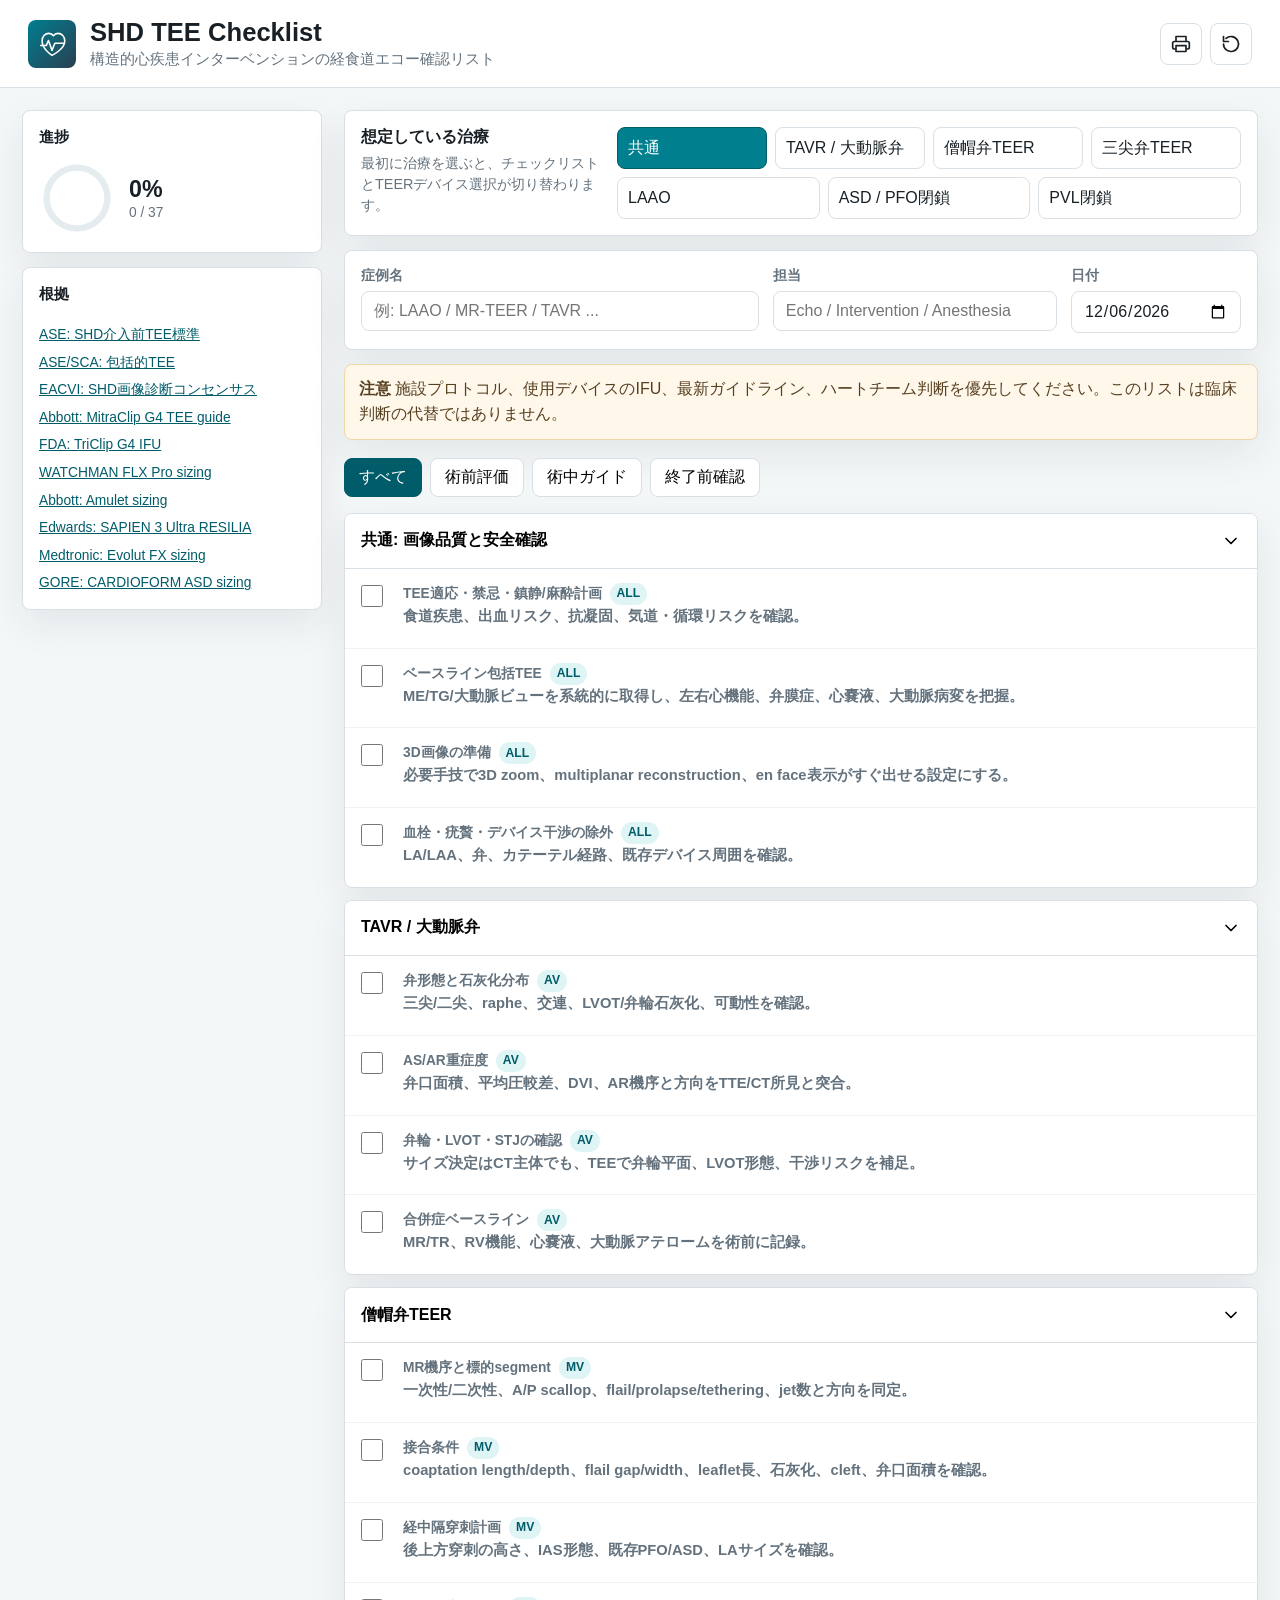
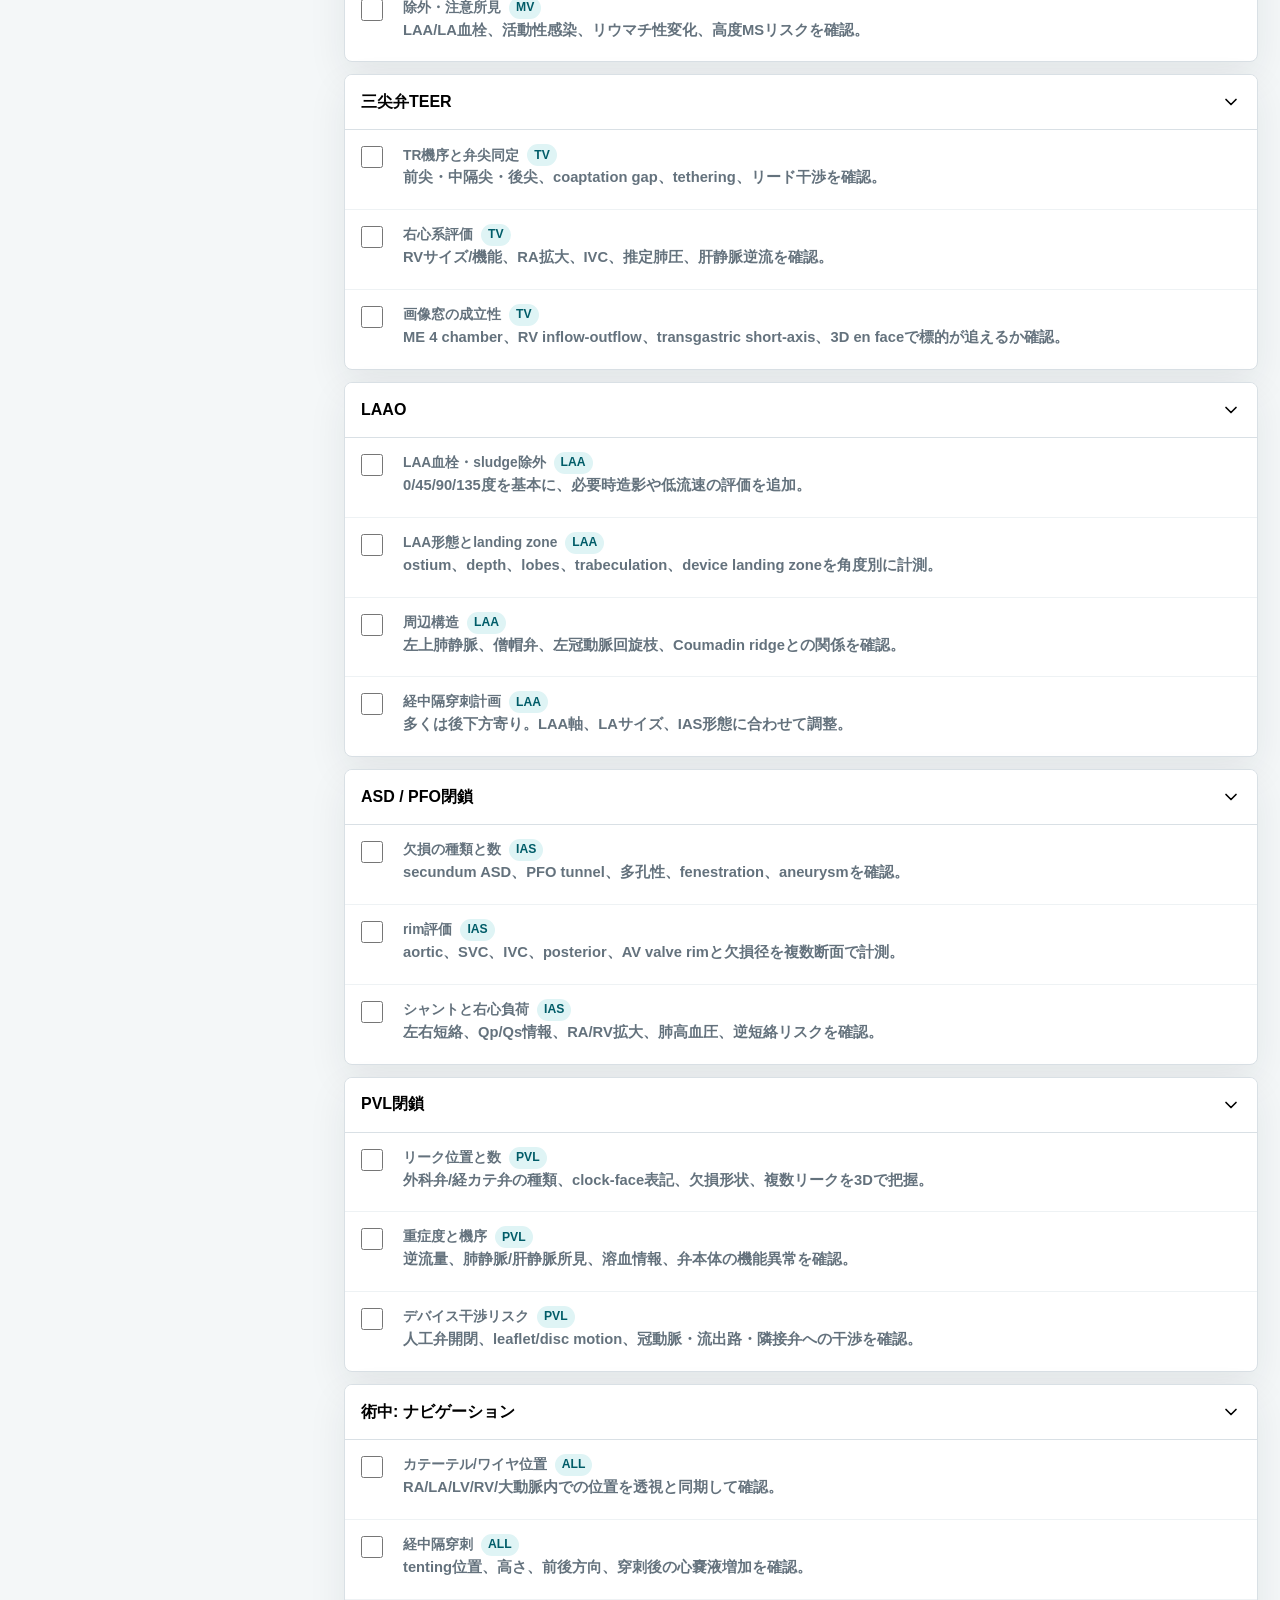
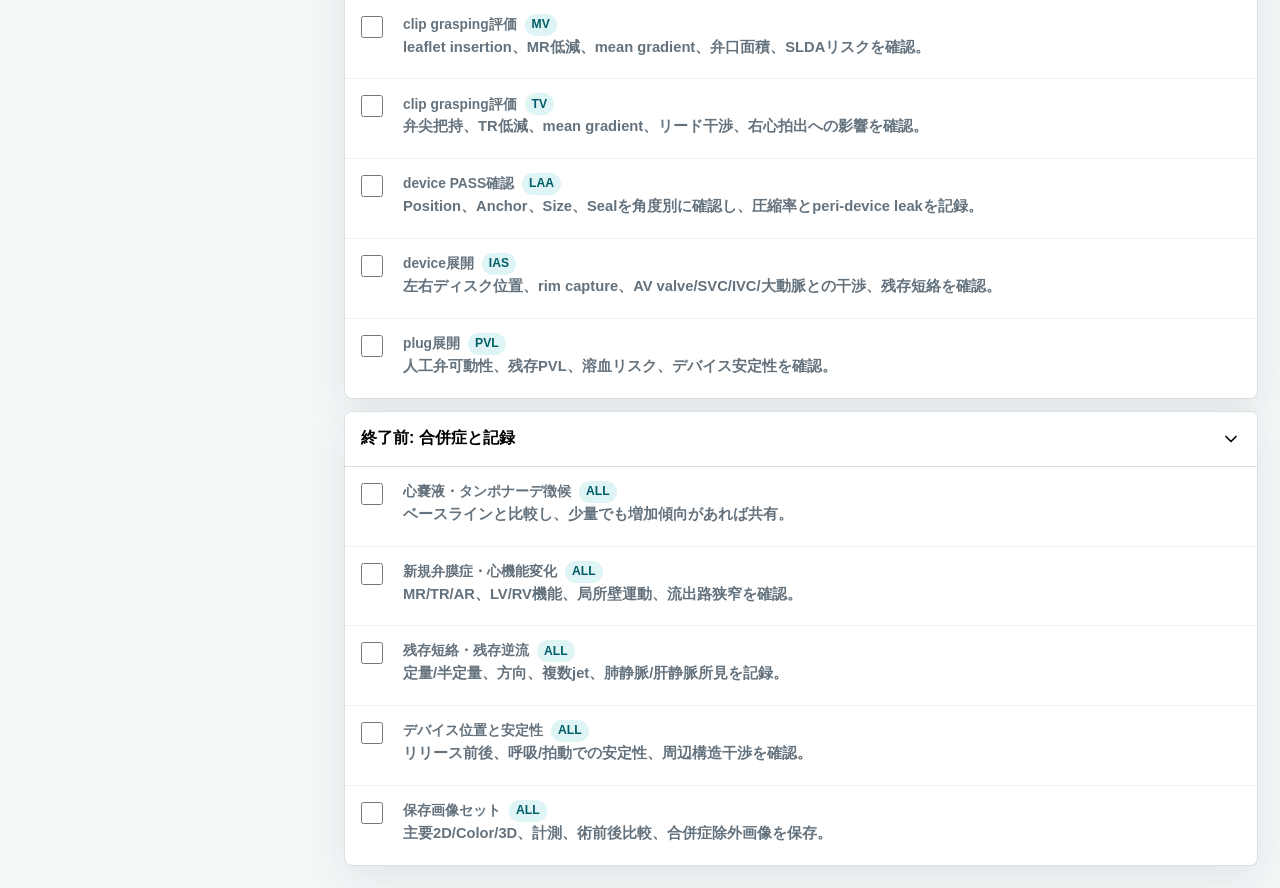
==== shd-tee-checklist-github-pages-files/index.html @ 3d0a12e2 "Add files via upload" ====
<!doctype html>
<html lang="ja">
  <head>
    <meta charset="utf-8" />
    <meta name="viewport" content="width=device-width, initial-scale=1" />
    <meta name="theme-color" content="#007f8f" />
    <meta name="apple-mobile-web-app-capable" content="yes" />
    <meta name="apple-mobile-web-app-title" content="SHD TEE" />
    <title>SHD TEE Checklist</title>
    <link rel="manifest" href="manifest.webmanifest" />
    <link rel="stylesheet" href="styles.css" />
  </head>
  <body>
    <header class="topbar">
      <div class="brand">
        <div class="mark" aria-hidden="true">
          <svg viewBox="0 0 48 48" role="img">
            <path d="M24 40s-14-8.6-14-20.4C10 13.4 14.1 9 19.6 9c3.1 0 5.1 1.5 6.4 3.3C27.3 10.5 29.3 9 32.4 9 37.9 9 42 13.4 42 19.6 42 31.4 24 40 24 40z" />
            <path d="M8 26h8l3-7 5 14 4-10h12" />
          </svg>
        </div>
        <div>
          <h1>SHD TEE Checklist</h1>
          <p>構造的心疾患インターベンションの経食道エコー確認リスト</p>
        </div>
      </div>
      <div class="actions">
        <button id="printBtn" class="icon-button" type="button" aria-label="印刷">
          <svg viewBox="0 0 24 24" aria-hidden="true"><path d="M6 9V3h12v6M6 18H4a2 2 0 0 1-2-2v-5a2 2 0 0 1 2-2h16a2 2 0 0 1 2 2v5a2 2 0 0 1-2 2h-2M6 14h12v7H6z"/></svg>
        </button>
        <button id="resetBtn" class="icon-button danger" type="button" aria-label="リセット">
          <svg viewBox="0 0 24 24" aria-hidden="true"><path d="M3 12a9 9 0 1 0 3-6.7M3 3v6h6"/></svg>
        </button>
      </div>
    </header>

    <main class="layout">
      <aside class="sidebar" aria-label="進捗と根拠">
        <section class="panel compact">
          <h2>進捗</h2>
          <div class="progress-ring" aria-live="polite">
            <svg viewBox="0 0 120 120" aria-hidden="true">
              <circle class="track" cx="60" cy="60" r="48"></circle>
              <circle id="progressArc" class="arc" cx="60" cy="60" r="48"></circle>
            </svg>
            <div>
              <strong id="progressText">0%</strong>
              <span id="progressCount">0 / 0</span>
            </div>
          </div>
        </section>
        <section class="panel compact references">
          <h2>根拠</h2>
          <a href="https://www.asecho.org/guideline/tee-screening-for-structural-heart-intervention/" target="_blank" rel="noreferrer">ASE: SHD介入前TEE標準</a>
          <a href="https://www.asecho.org/guideline/comprehensive-tee/" target="_blank" rel="noreferrer">ASE/SCA: 包括的TEE</a>
          <a href="https://academic.oup.com/ehjcimaging/article/24/9/e209/7191468" target="_blank" rel="noreferrer">EACVI: SHD画像診断コンセンサス</a>
          <a href="https://www.structuralheart.abbott/int/fileadmin/content/Solutions-Products/Mitraclip/MitraClip_G4_TEE_Echo_Acquisition_Guide_MAT-2004722_v2.0_OUS.pdf" target="_blank" rel="noreferrer">Abbott: MitraClip G4 TEE guide</a>
          <a href="https://www.accessdata.fda.gov/cdrh_docs/pdf23/P230007C.pdf" target="_blank" rel="noreferrer">FDA: TriClip G4 IFU</a>
          <a href="https://www.watchman.com/content/dam/watchman/downloads/download-center/watchman-flx-pro/WATCHMAN_FLX_Pro_Product_Brochure.pdf" target="_blank" rel="noreferrer">WATCHMAN FLX Pro sizing</a>
          <a href="https://www.cardiovascular.abbott/int/en/hcp/products/structural-heart/structural-interventions/amplatzer-amulet.html" target="_blank" rel="noreferrer">Abbott: Amulet sizing</a>
          <a href="https://eifu.edwards.com/eifu/5970f1a946e0fb00015e5f4c/DOC-0217257A_OM.pdf" target="_blank" rel="noreferrer">Edwards: SAPIEN 3 Ultra RESILIA</a>
          <a href="https://www.medtronic.com/en-us/healthcare-professionals/products/cardiovascular/heart-valves/transcatheter-systems/evolut-fx-tavr-system.html" target="_blank" rel="noreferrer">Medtronic: Evolut FX sizing</a>
          <a href="https://www.goremedical.com/node/784" target="_blank" rel="noreferrer">GORE: CARDIOFORM ASD sizing</a>
        </section>
      </aside>

      <section class="workspace">
        <section class="procedure-panel">
          <div>
            <h2>想定している治療</h2>
            <p>最初に治療を選ぶと、チェックリストとTEERデバイス選択が切り替わります。</p>
          </div>
          <div id="procedureList" class="procedure-list"></div>
        </section>

        <section class="summary">
          <div>
            <label for="caseName">症例名</label>
            <input id="caseName" type="text" placeholder="例: LAAO / MR-TEER / TAVR ..." />
          </div>
          <div>
            <label for="operator">担当</label>
            <input id="operator" type="text" placeholder="Echo / Intervention / Anesthesia" />
          </div>
          <div>
            <label for="caseDate">日付</label>
            <input id="caseDate" type="date" />
          </div>
        </section>

        <div class="notice">
          <strong>注意</strong>
          施設プロトコル、使用デバイスのIFU、最新ガイドライン、ハートチーム判断を優先してください。このリストは臨床判断の代替ではありません。
        </div>

        <section id="teerPlanner" class="planner" aria-live="polite">
          <div class="planner-head">
            <div>
              <h2 id="plannerTitle">デバイス選択</h2>
              <p id="plannerIntro">数値と留置部位から、第一候補・代替候補・避けたい条件を表示します。最終判断はIFU、術者、ハートチームで確認してください。</p>
            </div>
            <span id="plannerDevice" class="device-pill">MitraClip G4</span>
          </div>

          <div id="mitralPlanner" class="planner-body">
            <div class="form-grid">
              <div>
                <label for="mrEtiology">MR機序</label>
                <select id="mrEtiology" data-plan-field="mrEtiology">
                  <option value="primary">一次性 / degenerative</option>
                  <option value="secondary">二次性 / functional</option>
                </select>
              </div>
              <div>
                <label for="mvTarget">留置部位</label>
                <select id="mvTarget" data-plan-field="mvTarget">
                  <option value="a2p2">A2-P2</option>
                  <option value="a1p1">A1-P1</option>
                  <option value="a3p3">A3-P3</option>
                  <option value="commissure">交連近傍</option>
                  <option value="cleft">cleft / perforation近傍</option>
                </select>
              </div>
              <div>
                <label for="mrLesion">病変タイプ</label>
                <select id="mrLesion" data-plan-field="mrLesion">
                  <option value="simple">central jet / simple</option>
                  <option value="flail">flail / prolapse</option>
                  <option value="wide">wide jet / multiple jet</option>
                  <option value="tethering">tethering優位</option>
                  <option value="calcified">石灰化・肥厚あり</option>
                </select>
              </div>
              <div>
                <label for="mrJetWidth">jet width mm</label>
                <input id="mrJetWidth" data-plan-field="mrJetWidth" type="number" min="0" step="0.1" placeholder="3D color / TG SAX" />
              </div>
              <div>
                <label for="anteriorLeaflet">前尖長 mm</label>
                <input id="anteriorLeaflet" data-plan-field="anteriorLeaflet" type="number" min="0" step="0.1" placeholder="grasp部位" />
              </div>
              <div>
                <label for="posteriorLeaflet">後尖長 mm</label>
                <input id="posteriorLeaflet" data-plan-field="posteriorLeaflet" type="number" min="0" step="0.1" placeholder="grasp部位" />
              </div>
              <div>
                <label for="leafletInsertion">想定insertion mm</label>
                <input id="leafletInsertion" data-plan-field="leafletInsertion" type="number" min="0" step="0.1" placeholder="NT系>=6 / XT系>=9" />
              </div>
              <div>
                <label for="coaptationDepth">coaptation depth mm</label>
                <input id="coaptationDepth" data-plan-field="coaptationDepth" type="number" min="0" step="0.1" placeholder="二次性で重要" />
              </div>
              <div>
                <label for="coaptationLength">coaptation length mm</label>
                <input id="coaptationLength" data-plan-field="coaptationLength" type="number" min="0" step="0.1" placeholder="二次性で重要" />
              </div>
              <div>
                <label for="flailGap">flail gap mm</label>
                <input id="flailGap" data-plan-field="flailGap" type="number" min="0" step="0.1" placeholder="一次性で入力" />
              </div>
              <div>
                <label for="flailWidth">flail width mm</label>
                <input id="flailWidth" data-plan-field="flailWidth" type="number" min="0" step="0.1" placeholder="一次性で入力" />
              </div>
              <div>
                <label for="mva">MVA cm2</label>
                <input id="mva" data-plan-field="mva" type="number" min="0" step="0.1" placeholder="理想 >=4.0" />
              </div>
              <div>
                <label for="mvGradient">平均MV圧較差 mmHg</label>
                <input id="mvGradient" data-plan-field="mvGradient" type="number" min="0" step="0.1" placeholder="例: 2.5" />
              </div>
              <label class="checkline">
                <input id="graspCalcification" data-plan-field="graspCalcification" type="checkbox" />
                grasping zone石灰化あり
              </label>
              <label class="checkline">
                <input id="contraMitral" data-plan-field="contraMitral" type="checkbox" />
                血栓・活動性感染・リウマチ性MSなど
              </label>
            </div>
          </div>

          <div id="tricuspidPlanner" class="planner-body">
            <div class="form-grid">
              <div>
                <label for="tvTarget">留置部位</label>
                <select id="tvTarget" data-plan-field="tvTarget">
                  <option value="as">前尖-中隔尖</option>
                  <option value="ps">後尖-中隔尖</option>
                  <option value="ap">前尖-後尖</option>
                  <option value="central">central / multi-clip</option>
                </select>
              </div>
              <div>
                <label for="tvJet">TR jet位置</label>
                <select id="tvJet" data-plan-field="tvJet">
                  <option value="anteroseptal">anteroseptal / central</option>
                  <option value="posteroseptal">posteroseptal</option>
                  <option value="anteroposterior">anteroposterior / commissural</option>
                </select>
              </div>
              <div>
                <label for="tvMorphology">弁形態</label>
                <select id="tvMorphology" data-plan-field="tvMorphology">
                  <option value="trileaflet">trileaflet</option>
                  <option value="quad">4尖以上 / complex</option>
                  <option value="restricted">高度tethering / restriction</option>
                </select>
              </div>
              <div>
                <label for="tvGap">coaptation gap mm</label>
                <input id="tvGap" data-plan-field="tvGap" type="number" min="0" step="0.1" placeholder="septo-lateral" />
              </div>
              <div>
                <label for="tvLeafletLength">標的弁尖長 mm</label>
                <input id="tvLeafletLength" data-plan-field="tvLeafletLength" type="number" min="0" step="0.1" placeholder="grasp部位" />
              </div>
              <div>
                <label for="trVenaContracta">VC幅 mm</label>
                <input id="trVenaContracta" data-plan-field="trVenaContracta" type="number" min="0" step="0.1" placeholder="TR jet幅" />
              </div>
              <div>
                <label for="tvTethering">tethering height mm</label>
                <input id="tvTethering" data-plan-field="tvTethering" type="number" min="0" step="0.1" placeholder="例: 7" />
              </div>
              <div>
                <label for="tvGradient">平均TV圧較差 mmHg</label>
                <input id="tvGradient" data-plan-field="tvGradient" type="number" min="0" step="0.1" placeholder="例: 1.5" />
              </div>
              <div>
                <label for="pasp">PASP mmHg</label>
                <input id="pasp" data-plan-field="pasp" type="number" min="0" step="1" placeholder="例: 45" />
              </div>
              <label class="checkline">
                <input id="leadImpingement" data-plan-field="leadImpingement" type="checkbox" />
                リードimpingement / adhesionあり
              </label>
              <label class="checkline">
                <input id="poorTvImage" data-plan-field="poorTvImage" type="checkbox" />
                TEE画像追跡が不十分
              </label>
            </div>
          </div>

          <div id="laaoPlanner" class="planner-body">
            <div class="form-grid">
              <div>
                <label for="laaoDeviceFamily">デバイス</label>
                <select id="laaoDeviceFamily" data-plan-field="laaoDeviceFamily">
                  <option value="watchman">WATCHMAN FLX Pro</option>
                  <option value="amulet">Amulet</option>
                </select>
              </div>
              <div>
                <label for="laaMaxOstium">最大ostium径 mm</label>
                <input id="laaMaxOstium" data-plan-field="laaMaxOstium" type="number" min="0" step="0.1" placeholder="0/45/90/135最大" />
              </div>
              <div>
                <label for="laaLanding">landing zone径 mm</label>
                <input id="laaLanding" data-plan-field="laaLanding" type="number" min="0" step="0.1" placeholder="Amuletで重視" />
              </div>
              <div>
                <label for="laaDepth">LAA depth mm</label>
                <input id="laaDepth" data-plan-field="laaDepth" type="number" min="0" step="0.1" placeholder="使用デバイスに必要" />
              </div>
              <div>
                <label for="laaMorphology">形態</label>
                <select id="laaMorphology" data-plan-field="laaMorphology">
                  <option value="single">single lobe / chicken wing以外</option>
                  <option value="chicken">chicken wing / shallow bend</option>
                  <option value="multi">multi-lobe</option>
                  <option value="shallow">浅いLAA</option>
                </select>
              </div>
              <label class="checkline">
                <input id="laaThrombus" data-plan-field="laaThrombus" type="checkbox" />
                LAA thrombus / sludgeあり
              </label>
              <label class="checkline">
                <input id="laaRidgeConcern" data-plan-field="laaRidgeConcern" type="checkbox" />
                ridge・LUPV・MV干渉懸念
              </label>
            </div>
          </div>

          <div id="tavrPlanner" class="planner-body">
            <div class="form-grid">
              <div>
                <label for="tavrValveFamily">弁種</label>
                <select id="tavrValveFamily" data-plan-field="tavrValveFamily">
                  <option value="sapien">SAPIEN 3 Ultra RESILIA</option>
                  <option value="evolut">Evolut FX / PRO+</option>
                </select>
              </div>
              <div>
                <label for="annulusArea">弁輪area mm2</label>
                <input id="annulusArea" data-plan-field="annulusArea" type="number" min="0" step="1" placeholder="CT area" />
              </div>
              <div>
                <label for="annulusDiameter">area-derived径 mm</label>
                <input id="annulusDiameter" data-plan-field="annulusDiameter" type="number" min="0" step="0.1" placeholder="または平均径" />
              </div>
              <div>
                <label for="annulusPerimeter">perimeter mm</label>
                <input id="annulusPerimeter" data-plan-field="annulusPerimeter" type="number" min="0" step="0.1" placeholder="Evolutで有用" />
              </div>
              <div>
                <label for="coronaryHeight">冠動脈高 mm</label>
                <input id="coronaryHeight" data-plan-field="coronaryHeight" type="number" min="0" step="0.1" placeholder="低冠動脈に注意" />
              </div>
              <div>
                <label for="sovDiameter">SOV径 mm</label>
                <input id="sovDiameter" data-plan-field="sovDiameter" type="number" min="0" step="0.1" placeholder="Valsalva" />
              </div>
              <div>
                <label for="avMorphology">弁形態</label>
                <select id="avMorphology" data-plan-field="avMorphology">
                  <option value="tricuspid">三尖AS</option>
                  <option value="bicuspid">二尖弁</option>
                  <option value="purear">pure AR</option>
                  <option value="vinv">valve-in-valve</option>
                </select>
              </div>
              <div>
                <label for="lvotCalcium">LVOT/弁輪石灰化</label>
                <select id="lvotCalcium" data-plan-field="lvotCalcium">
                  <option value="none">なし/軽度</option>
                  <option value="moderate">中等度</option>
                  <option value="severe">高度・偏在</option>
                </select>
              </div>
            </div>
          </div>

          <div id="septalPlanner" class="planner-body">
            <div class="form-grid">
              <div>
                <label for="septalType">閉鎖対象</label>
                <select id="septalType" data-plan-field="septalType">
                  <option value="pfo">PFO</option>
                  <option value="asd">secundum ASD</option>
                </select>
              </div>
              <div>
                <label for="pfoTunnel">PFO tunnel長 mm</label>
                <input id="pfoTunnel" data-plan-field="pfoTunnel" type="number" min="0" step="0.1" placeholder="PFOで入力" />
              </div>
              <div>
                <label for="pfoSeparation">PFO separation mm</label>
                <input id="pfoSeparation" data-plan-field="pfoSeparation" type="number" min="0" step="0.1" placeholder="PFO開大幅" />
              </div>
              <div>
                <label for="asdDiameter">ASD径 / stop-flow径 mm</label>
                <input id="asdDiameter" data-plan-field="asdDiameter" type="number" min="0" step="0.1" placeholder="ASDで入力" />
              </div>
              <div>
                <label for="aorticRim">aortic rim mm</label>
                <input id="aorticRim" data-plan-field="aorticRim" type="number" min="0" step="0.1" placeholder="欠損可" />
              </div>
              <div>
                <label for="posteriorRim">posterior rim mm</label>
                <input id="posteriorRim" data-plan-field="posteriorRim" type="number" min="0" step="0.1" placeholder=">=5が目安" />
              </div>
              <div>
                <label for="ivcRim">IVC rim mm</label>
                <input id="ivcRim" data-plan-field="ivcRim" type="number" min="0" step="0.1" placeholder=">=5が目安" />
              </div>
              <div>
                <label for="shuntGrade">shunt / 欠損形態</label>
                <select id="shuntGrade" data-plan-field="shuntGrade">
                  <option value="small">small / single</option>
                  <option value="large">large shunt</option>
                  <option value="asa">ASAあり</option>
                  <option value="multi">多孔性 / fenestrated</option>
                </select>
              </div>
            </div>
          </div>

          <div class="planner-results">
            <div id="eligibilityCard" class="result-card">
              <span class="result-label">留置可能性</span>
              <strong id="eligibilityText">計測値を入力してください</strong>
              <p id="eligibilityDetail">主要項目を入力すると、適応上の注意点を表示します。</p>
            </div>
            <div id="clipCard" class="result-card">
              <span class="result-label">適切なデバイス</span>
              <strong id="clipText">未判定</strong>
              <p id="clipDetail">第一候補と代替候補を表示します。</p>
            </div>
          </div>

          <div id="criteriaList" class="criteria-list"></div>
        </section>

        <nav class="tabs" aria-label="チェックリスト分類">
          <button class="tab active" type="button" data-tab="all">すべて</button>
          <button class="tab" type="button" data-tab="pre">術前評価</button>
          <button class="tab" type="button" data-tab="intra">術中ガイド</button>
          <button class="tab" type="button" data-tab="post">終了前確認</button>
        </nav>

        <section id="checklist" class="checklist" aria-live="polite"></section>
      </section>
    </main>

    <template id="sectionTemplate">
      <article class="check-section">
        <button class="section-head" type="button">
          <span></span>
          <svg viewBox="0 0 24 24" aria-hidden="true"><path d="m6 9 6 6 6-6"/></svg>
        </button>
        <div class="items"></div>
      </article>
    </template>

    <script src="app.js"></script>
  </body>
</html>
---- shd-tee-checklist-github-pages-files/styles.css ----
:root {
  --ink: #182026;
  --muted: #64727d;
  --line: #d9e0e5;
  --panel: #ffffff;
  --bg: #f4f7f8;
  --accent: #007f8f;
  --accent-dark: #005c68;
  --warm: #d96b35;
  --ok: #247a4d;
  --shadow: 0 14px 38px rgba(30, 44, 52, 0.08);
}

* {
  box-sizing: border-box;
}

body {
  margin: 0;
  min-height: 100vh;
  background: var(--bg);
  color: var(--ink);
  font-family: -apple-system, BlinkMacSystemFont, "Hiragino Sans", "Yu Gothic", "Segoe UI", sans-serif;
  letter-spacing: 0;
}

button,
input,
select,
textarea {
  font: inherit;
}

.topbar {
  position: sticky;
  top: 0;
  z-index: 10;
  display: flex;
  justify-content: space-between;
  gap: 16px;
  align-items: center;
  padding: 18px 28px;
  background: rgba(255, 255, 255, 0.94);
  border-bottom: 1px solid var(--line);
  backdrop-filter: blur(16px);
}

.brand {
  display: flex;
  align-items: center;
  gap: 14px;
  min-width: 0;
}

.mark {
  width: 48px;
  height: 48px;
  display: grid;
  place-items: center;
  flex: 0 0 auto;
  border-radius: 8px;
  color: #fff;
  background: linear-gradient(135deg, var(--accent), #293f52);
}

.mark svg {
  width: 34px;
  height: 34px;
  fill: none;
  stroke: currentColor;
  stroke-width: 2.2;
  stroke-linecap: round;
  stroke-linejoin: round;
}

h1,
h2,
p {
  margin: 0;
}

h1 {
  font-size: clamp(1.25rem, 2vw, 1.7rem);
  line-height: 1.1;
}

.brand p {
  margin-top: 4px;
  color: var(--muted);
  font-size: 0.92rem;
}

.actions {
  display: flex;
  gap: 8px;
}

.icon-button {
  width: 42px;
  height: 42px;
  border: 1px solid var(--line);
  border-radius: 8px;
  display: grid;
  place-items: center;
  background: #fff;
  color: var(--ink);
  cursor: pointer;
}

.icon-button:hover {
  border-color: var(--accent);
  color: var(--accent-dark);
}

.icon-button.danger:hover {
  border-color: var(--warm);
  color: var(--warm);
}

.icon-button svg,
.section-head svg {
  width: 20px;
  height: 20px;
  fill: none;
  stroke: currentColor;
  stroke-width: 2;
  stroke-linecap: round;
  stroke-linejoin: round;
}

.layout {
  display: grid;
  grid-template-columns: minmax(240px, 300px) 1fr;
  gap: 22px;
  padding: 22px;
  max-width: 1440px;
  margin: 0 auto;
}

.sidebar {
  display: flex;
  flex-direction: column;
  gap: 14px;
}

.panel,
.procedure-panel,
.summary,
.notice,
.check-section {
  background: var(--panel);
  border: 1px solid var(--line);
  box-shadow: var(--shadow);
}

.panel,
.notice,
.check-section {
  border-radius: 8px;
}

.compact {
  padding: 16px;
}

.compact h2 {
  font-size: 0.95rem;
  margin-bottom: 12px;
}

.procedure-panel {
  display: grid;
  grid-template-columns: minmax(190px, 240px) 1fr;
  gap: 16px;
  align-items: start;
  padding: 16px;
  border-radius: 8px;
  margin-bottom: 14px;
}

.procedure-panel h2 {
  font-size: 1rem;
}

.procedure-panel p {
  margin-top: 5px;
  color: var(--muted);
  font-size: 0.9rem;
  line-height: 1.45;
}

.procedure-list {
  display: flex;
  flex-wrap: wrap;
  gap: 8px;
}

.procedure-button {
  min-height: 42px;
  flex: 1 1 150px;
  text-align: left;
  border: 1px solid var(--line);
  border-radius: 8px;
  color: var(--ink);
  background: #fff;
  padding: 8px 10px;
  cursor: pointer;
}

.procedure-button.active {
  color: #fff;
  border-color: var(--accent-dark);
  background: var(--accent);
}

.progress-ring {
  display: flex;
  align-items: center;
  gap: 14px;
}

.progress-ring svg {
  width: 76px;
  height: 76px;
  transform: rotate(-90deg);
}

.track,
.arc {
  fill: none;
  stroke-width: 10;
}

.track {
  stroke: #e5ecef;
}

.arc {
  stroke: var(--ok);
  stroke-linecap: round;
  stroke-dasharray: 301.59;
  stroke-dashoffset: 301.59;
}

.progress-ring strong {
  display: block;
  font-size: 1.45rem;
}

.progress-ring span,
.references a,
label {
  color: var(--muted);
  font-size: 0.86rem;
}

.references {
  display: grid;
  gap: 9px;
}

.references a {
  display: block;
  line-height: 1.35;
  color: var(--accent-dark);
}

.workspace {
  min-width: 0;
}

.summary {
  display: grid;
  grid-template-columns: 1.4fr 1fr 170px;
  gap: 14px;
  padding: 16px;
  border-radius: 8px;
}

label {
  display: block;
  margin-bottom: 6px;
  font-weight: 700;
}

input,
select,
textarea {
  width: 100%;
  border: 1px solid var(--line);
  border-radius: 8px;
  background: #fff;
  color: var(--ink);
  padding: 10px 12px;
}

input:focus,
select:focus,
textarea:focus,
button:focus-visible {
  outline: 3px solid rgba(0, 127, 143, 0.22);
  outline-offset: 2px;
}

.notice {
  margin-top: 14px;
  padding: 12px 14px;
  color: #574021;
  background: #fff7ea;
  border-color: #efd7aa;
  line-height: 1.55;
}

.planner {
  margin-top: 14px;
  border: 1px solid var(--line);
  border-radius: 8px;
  background: #fff;
  box-shadow: var(--shadow);
  overflow: hidden;
}

.planner[hidden] {
  display: none;
}

.planner-head {
  display: flex;
  justify-content: space-between;
  align-items: flex-start;
  gap: 12px;
  padding: 16px;
  border-bottom: 1px solid var(--line);
}

.planner-head h2 {
  font-size: 1rem;
}

.planner-head p {
  margin-top: 5px;
  color: var(--muted);
  font-size: 0.9rem;
  line-height: 1.5;
}

.device-pill {
  flex: 0 0 auto;
  min-height: 28px;
  display: inline-flex;
  align-items: center;
  padding: 4px 10px;
  border-radius: 999px;
  color: #fff;
  background: var(--accent-dark);
  font-size: 0.82rem;
  font-weight: 800;
}

.planner-body {
  padding: 16px;
}

.planner-body[hidden] {
  display: none;
}

.form-grid {
  display: grid;
  grid-template-columns: repeat(4, minmax(130px, 1fr));
  gap: 12px;
}

.checkline {
  display: flex;
  gap: 8px;
  align-items: center;
  min-height: 42px;
  padding-top: 20px;
  margin: 0;
  color: var(--ink);
  line-height: 1.35;
}

.checkline input {
  width: 20px;
  height: 20px;
  flex: 0 0 auto;
  accent-color: var(--accent);
}

.planner-results {
  display: grid;
  grid-template-columns: 1fr 1fr;
  gap: 12px;
  padding: 0 16px 16px;
}

.result-card {
  border: 1px solid var(--line);
  border-radius: 8px;
  background: #f8fbfc;
  padding: 14px;
}

.result-card.good {
  border-color: #9fcdb5;
  background: #effaf4;
}

.result-card.caution {
  border-color: #ecc58c;
  background: #fff8ed;
}

.result-card.stop {
  border-color: #e5a3a3;
  background: #fff2f2;
}

.result-label {
  display: block;
  color: var(--muted);
  font-size: 0.78rem;
  font-weight: 800;
  margin-bottom: 5px;
}

.result-card strong {
  display: block;
  font-size: 1.1rem;
  line-height: 1.35;
}

.result-card p {
  margin-top: 6px;
  color: var(--muted);
  font-size: 0.9rem;
  line-height: 1.45;
}

.criteria-list {
  display: grid;
  grid-template-columns: repeat(2, minmax(0, 1fr));
  gap: 8px;
  padding: 0 16px 16px;
}

.criterion {
  display: flex;
  gap: 8px;
  align-items: flex-start;
  border: 1px solid var(--line);
  border-radius: 8px;
  padding: 9px 10px;
  color: var(--muted);
  font-size: 0.86rem;
  line-height: 1.45;
}

.criterion::before {
  content: "";
  width: 9px;
  height: 9px;
  margin-top: 5px;
  border-radius: 50%;
  flex: 0 0 auto;
  background: var(--line);
}

.criterion.good::before {
  background: var(--ok);
}

.criterion.caution::before {
  background: #c8842b;
}

.criterion.stop::before {
  background: #bd3e3e;
}

.tabs {
  display: flex;
  gap: 8px;
  margin: 18px 0 14px;
  overflow-x: auto;
  padding-bottom: 2px;
}

.tab {
  min-height: 38px;
  border: 1px solid var(--line);
  border-radius: 8px;
  background: #fff;
  padding: 8px 14px;
  white-space: nowrap;
  cursor: pointer;
}

.tab.active {
  color: #fff;
  border-color: var(--accent-dark);
  background: var(--accent-dark);
}

.checklist {
  display: grid;
  gap: 12px;
}

.check-section {
  overflow: hidden;
}

.section-head {
  width: 100%;
  min-height: 54px;
  display: flex;
  justify-content: space-between;
  align-items: center;
  gap: 12px;
  border: 0;
  background: #fff;
  padding: 14px 16px;
  cursor: pointer;
}

.section-head span {
  text-align: left;
  font-weight: 800;
}

.check-section.collapsed .items {
  display: none;
}

.check-section.collapsed .section-head svg {
  transform: rotate(-90deg);
}

.items {
  border-top: 1px solid var(--line);
}

.item {
  display: grid;
  grid-template-columns: 32px 1fr;
  gap: 10px;
  padding: 14px 16px;
  border-top: 1px solid #eef2f4;
}

.item:first-child {
  border-top: 0;
}

.item input[type="checkbox"] {
  width: 22px;
  height: 22px;
  margin: 2px 0 0;
  accent-color: var(--accent);
}

.item-main {
  min-width: 0;
}

.item-title {
  display: flex;
  gap: 8px;
  align-items: center;
  flex-wrap: wrap;
  font-weight: 700;
  line-height: 1.45;
}

.badge {
  display: inline-flex;
  align-items: center;
  min-height: 22px;
  padding: 2px 7px;
  border-radius: 999px;
  color: var(--accent-dark);
  background: #dff4f5;
  font-size: 0.76rem;
  font-weight: 800;
}

.item-detail {
  margin-top: 5px;
  color: var(--muted);
  line-height: 1.55;
  font-size: 0.92rem;
}

.note {
  margin-top: 9px;
  min-height: 42px;
  resize: vertical;
}

@media (max-width: 860px) {
  .topbar {
    align-items: flex-start;
    padding: 14px;
  }

  .brand {
    align-items: flex-start;
  }

  .mark {
    width: 42px;
    height: 42px;
  }

  .brand p {
    font-size: 0.82rem;
  }

  .layout {
    grid-template-columns: 1fr;
    padding: 14px;
  }

  .summary {
    grid-template-columns: 1fr;
  }

  .procedure-panel {
    grid-template-columns: 1fr;
  }

  .planner-head,
  .planner-results,
  .criteria-list {
    grid-template-columns: 1fr;
  }

  .planner-head {
    display: grid;
  }

  .form-grid {
    grid-template-columns: 1fr;
  }

  .checkline {
    padding-top: 0;
  }

  .sidebar {
    order: 2;
  }
}

@media print {
  body {
    background: #fff;
  }

  .topbar,
  .sidebar,
  .tabs,
  .notice,
  .planner,
  .note {
    box-shadow: none;
  }

  .actions,
  .tabs {
    display: none;
  }

  .layout {
    display: block;
    padding: 0;
  }

  .sidebar {
    margin-bottom: 12px;
  }

  .check-section,
  .procedure-panel,
  .summary,
  .notice,
  .panel {
    break-inside: avoid;
    box-shadow: none;
  }
}
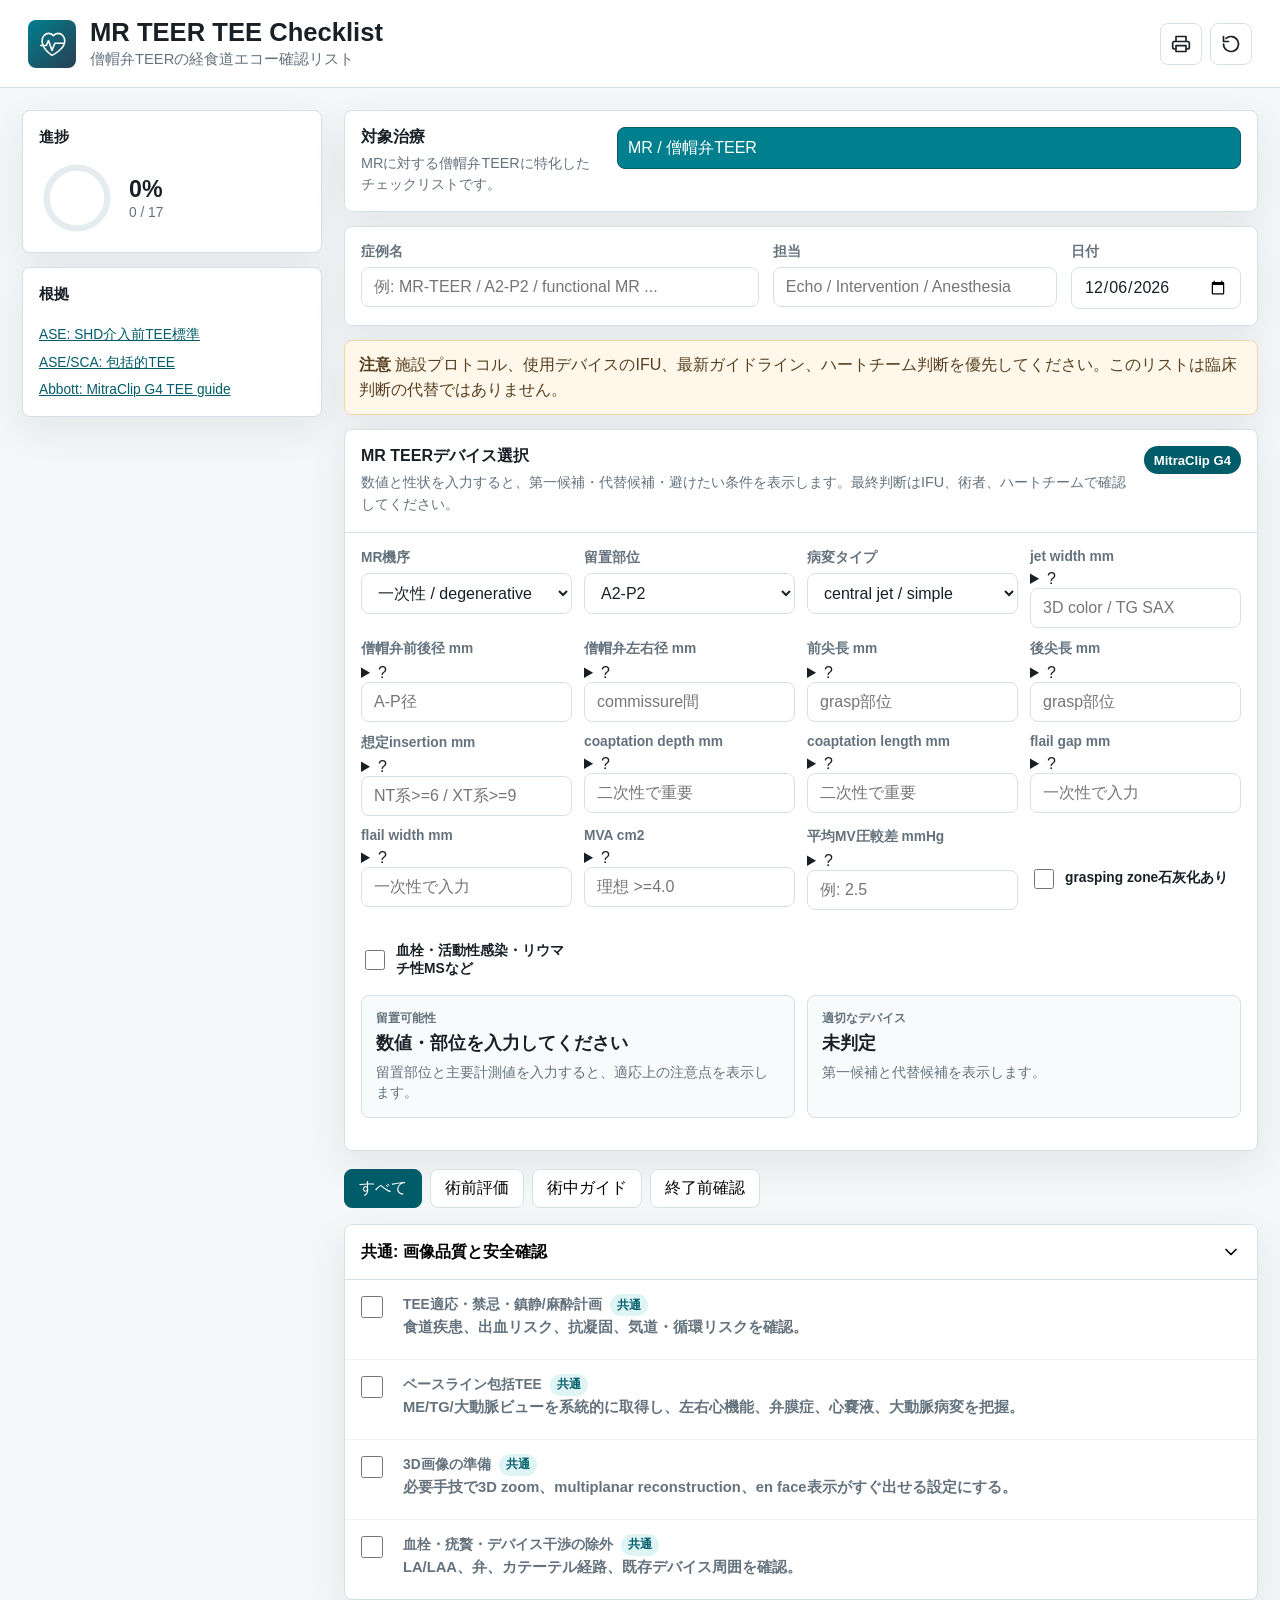
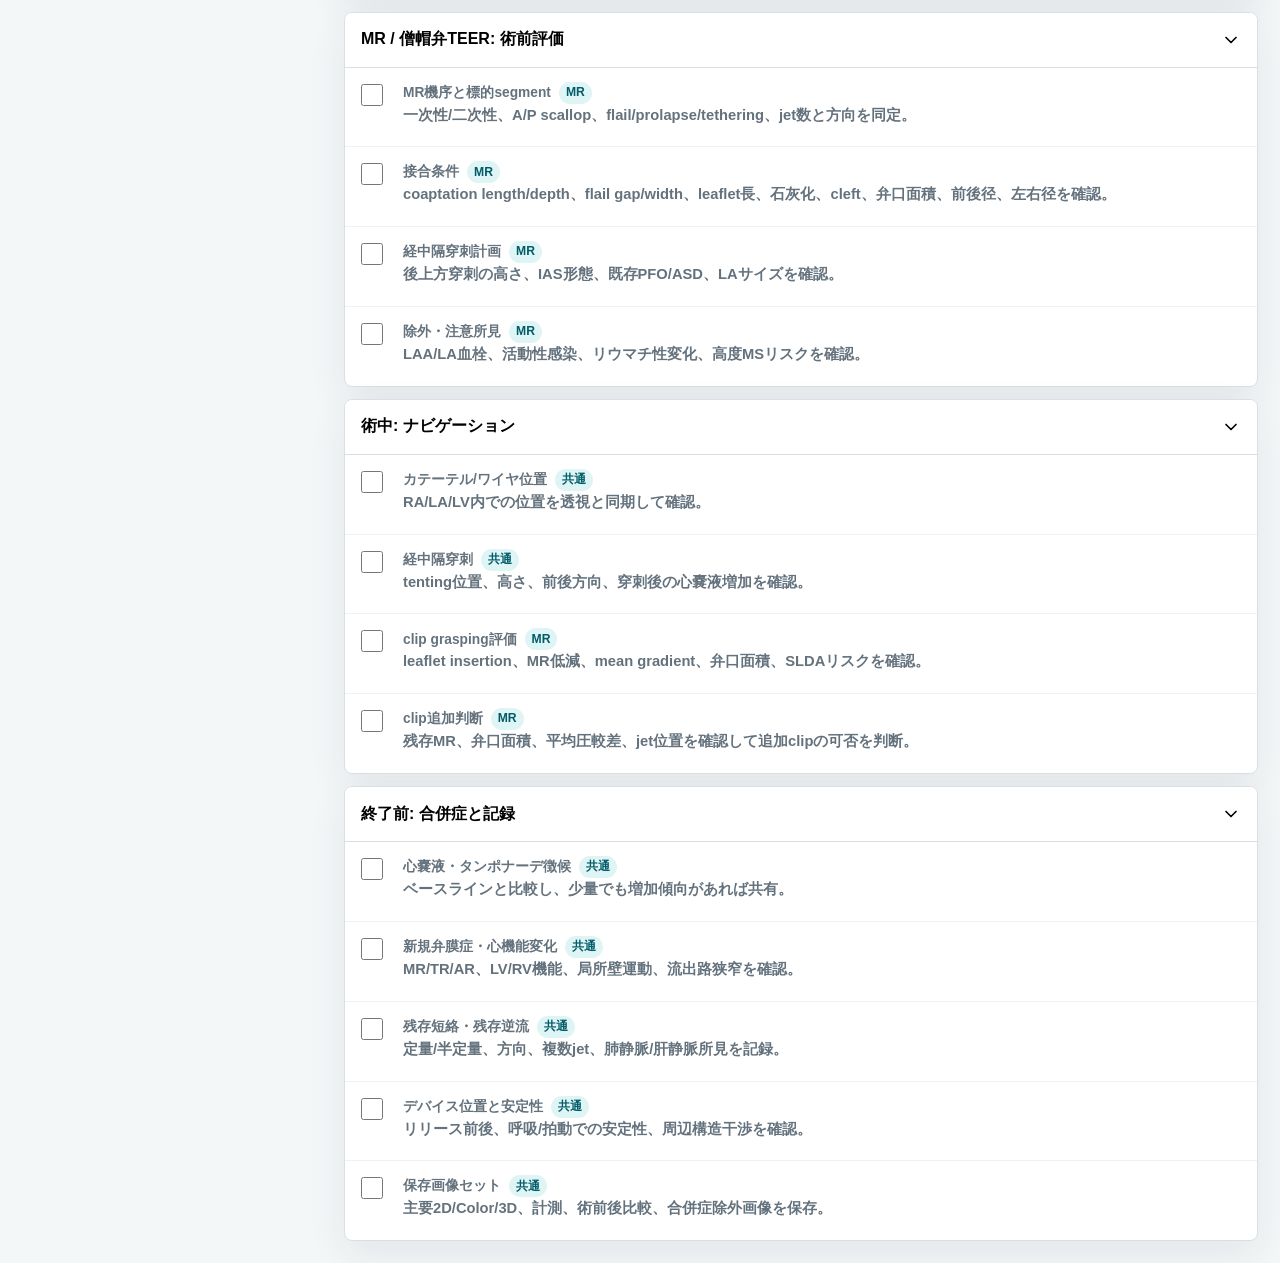
==== commit fc82e425: "Add files via upload" ====
--- a/shd-tee-checklist-github-pages-files/index.html
+++ b/shd-tee-checklist-github-pages-files/index.html
@@ -6,7 +6,7 @@
     <meta name="theme-color" content="#007f8f" />
     <meta name="apple-mobile-web-app-capable" content="yes" />
     <meta name="apple-mobile-web-app-title" content="SHD TEE" />
-    <title>SHD TEE Checklist</title>
+    <title>MR TEER TEE Checklist</title>
     <link rel="manifest" href="manifest.webmanifest" />
     <link rel="stylesheet" href="styles.css" />
   </head>
@@ -20,8 +20,8 @@
           </svg>
         </div>
         <div>
-          <h1>SHD TEE Checklist</h1>
-          <p>構造的心疾患インターベンションの経食道エコー確認リスト</p>
+          <h1>MR TEER TEE Checklist</h1>
+          <p>僧帽弁TEERの経食道エコー確認リスト</p>
         </div>
       </div>
       <div class="actions">
@@ -53,22 +53,15 @@
           <h2>根拠</h2>
           <a href="https://www.asecho.org/guideline/tee-screening-for-structural-heart-intervention/" target="_blank" rel="noreferrer">ASE: SHD介入前TEE標準</a>
           <a href="https://www.asecho.org/guideline/comprehensive-tee/" target="_blank" rel="noreferrer">ASE/SCA: 包括的TEE</a>
-          <a href="https://academic.oup.com/ehjcimaging/article/24/9/e209/7191468" target="_blank" rel="noreferrer">EACVI: SHD画像診断コンセンサス</a>
           <a href="https://www.structuralheart.abbott/int/fileadmin/content/Solutions-Products/Mitraclip/MitraClip_G4_TEE_Echo_Acquisition_Guide_MAT-2004722_v2.0_OUS.pdf" target="_blank" rel="noreferrer">Abbott: MitraClip G4 TEE guide</a>
-          <a href="https://www.accessdata.fda.gov/cdrh_docs/pdf23/P230007C.pdf" target="_blank" rel="noreferrer">FDA: TriClip G4 IFU</a>
-          <a href="https://www.watchman.com/content/dam/watchman/downloads/download-center/watchman-flx-pro/WATCHMAN_FLX_Pro_Product_Brochure.pdf" target="_blank" rel="noreferrer">WATCHMAN FLX Pro sizing</a>
-          <a href="https://www.cardiovascular.abbott/int/en/hcp/products/structural-heart/structural-interventions/amplatzer-amulet.html" target="_blank" rel="noreferrer">Abbott: Amulet sizing</a>
-          <a href="https://eifu.edwards.com/eifu/5970f1a946e0fb00015e5f4c/DOC-0217257A_OM.pdf" target="_blank" rel="noreferrer">Edwards: SAPIEN 3 Ultra RESILIA</a>
-          <a href="https://www.medtronic.com/en-us/healthcare-professionals/products/cardiovascular/heart-valves/transcatheter-systems/evolut-fx-tavr-system.html" target="_blank" rel="noreferrer">Medtronic: Evolut FX sizing</a>
-          <a href="https://www.goremedical.com/node/784" target="_blank" rel="noreferrer">GORE: CARDIOFORM ASD sizing</a>
         </section>
       </aside>
 
       <section class="workspace">
         <section class="procedure-panel">
           <div>
-            <h2>想定している治療</h2>
-            <p>最初に治療を選ぶと、チェックリストとTEERデバイス選択が切り替わります。</p>
+            <h2>対象治療</h2>
+            <p>MRに対する僧帽弁TEERに特化したチェックリストです。</p>
           </div>
           <div id="procedureList" class="procedure-list"></div>
         </section>
@@ -76,7 +69,7 @@
         <section class="summary">
           <div>
             <label for="caseName">症例名</label>
-            <input id="caseName" type="text" placeholder="例: LAAO / MR-TEER / TAVR ..." />
+            <input id="caseName" type="text" placeholder="例: MR-TEER / A2-P2 / functional MR ..." />
           </div>
           <div>
             <label for="operator">担当</label>
@@ -132,43 +125,51 @@
                 </select>
               </div>
               <div>
-                <label for="mrJetWidth">jet width mm</label>
+                <label for="mrJetWidth" class="with-help">jet width mm <button class="help-button" type="button" data-help-field="mrJetWidth" onclick="openHelpByField('mrJetWidth'); return false;" aria-label="MR jet widthの測定位置">?</button></label>
                 <input id="mrJetWidth" data-plan-field="mrJetWidth" type="number" min="0" step="0.1" placeholder="3D color / TG SAX" />
               </div>
               <div>
-                <label for="anteriorLeaflet">前尖長 mm</label>
+                <label for="mvApDiameter" class="with-help">僧帽弁前後径 mm <button class="help-button" type="button" data-help-field="mvApDiameter" onclick="openHelpByField('mvApDiameter'); return false;" aria-label="僧帽弁前後径の測定位置">?</button></label>
+                <input id="mvApDiameter" data-plan-field="mvApDiameter" type="number" min="0" step="0.1" placeholder="A-P径" />
+              </div>
+              <div>
+                <label for="mvCommissuralDiameter" class="with-help">僧帽弁左右径 mm <button class="help-button" type="button" data-help-field="mvCommissuralDiameter" onclick="openHelpByField('mvCommissuralDiameter'); return false;" aria-label="僧帽弁左右径の測定位置">?</button></label>
+                <input id="mvCommissuralDiameter" data-plan-field="mvCommissuralDiameter" type="number" min="0" step="0.1" placeholder="commissure間" />
+              </div>
+              <div>
+                <label for="anteriorLeaflet" class="with-help">前尖長 mm <button class="help-button" type="button" data-help-field="anteriorLeaflet" onclick="openHelpByField('anteriorLeaflet'); return false;" aria-label="前尖長の測定位置">?</button></label>
                 <input id="anteriorLeaflet" data-plan-field="anteriorLeaflet" type="number" min="0" step="0.1" placeholder="grasp部位" />
               </div>
               <div>
-                <label for="posteriorLeaflet">後尖長 mm</label>
+                <label for="posteriorLeaflet" class="with-help">後尖長 mm <button class="help-button" type="button" data-help-field="posteriorLeaflet" onclick="openHelpByField('posteriorLeaflet'); return false;" aria-label="後尖長の測定位置">?</button></label>
                 <input id="posteriorLeaflet" data-plan-field="posteriorLeaflet" type="number" min="0" step="0.1" placeholder="grasp部位" />
               </div>
               <div>
-                <label for="leafletInsertion">想定insertion mm</label>
+                <label for="leafletInsertion" class="with-help">想定insertion mm <button class="help-button" type="button" data-help-field="leafletInsertion" onclick="openHelpByField('leafletInsertion'); return false;" aria-label="leaflet insertionの測定位置">?</button></label>
                 <input id="leafletInsertion" data-plan-field="leafletInsertion" type="number" min="0" step="0.1" placeholder="NT系>=6 / XT系>=9" />
               </div>
               <div>
-                <label for="coaptationDepth">coaptation depth mm</label>
+                <label for="coaptationDepth" class="with-help">coaptation depth mm <button class="help-button" type="button" data-help-field="coaptationDepth" onclick="openHelpByField('coaptationDepth'); return false;" aria-label="coaptation depthの測定位置">?</button></label>
                 <input id="coaptationDepth" data-plan-field="coaptationDepth" type="number" min="0" step="0.1" placeholder="二次性で重要" />
               </div>
               <div>
-                <label for="coaptationLength">coaptation length mm</label>
+                <label for="coaptationLength" class="with-help">coaptation length mm <button class="help-button" type="button" data-help-field="coaptationLength" onclick="openHelpByField('coaptationLength'); return false;" aria-label="coaptation lengthの測定位置">?</button></label>
                 <input id="coaptationLength" data-plan-field="coaptationLength" type="number" min="0" step="0.1" placeholder="二次性で重要" />
               </div>
               <div>
-                <label for="flailGap">flail gap mm</label>
+                <label for="flailGap" class="with-help">flail gap mm <button class="help-button" type="button" data-help-field="flailGap" onclick="openHelpByField('flailGap'); return false;" aria-label="flail gapの測定位置">?</button></label>
                 <input id="flailGap" data-plan-field="flailGap" type="number" min="0" step="0.1" placeholder="一次性で入力" />
               </div>
               <div>
-                <label for="flailWidth">flail width mm</label>
+                <label for="flailWidth" class="with-help">flail width mm <button class="help-button" type="button" data-help-field="flailWidth" onclick="openHelpByField('flailWidth'); return false;" aria-label="flail widthの測定位置">?</button></label>
                 <input id="flailWidth" data-plan-field="flailWidth" type="number" min="0" step="0.1" placeholder="一次性で入力" />
               </div>
               <div>
-                <label for="mva">MVA cm2</label>
+                <label for="mva" class="with-help">MVA cm2 <button class="help-button" type="button" data-help-field="mva" onclick="openHelpByField('mva'); return false;" aria-label="MVAの測定位置">?</button></label>
                 <input id="mva" data-plan-field="mva" type="number" min="0" step="0.1" placeholder="理想 >=4.0" />
               </div>
               <div>
-                <label for="mvGradient">平均MV圧較差 mmHg</label>
+                <label for="mvGradient" class="with-help">平均MV圧較差 mmHg <button class="help-button" type="button" data-help-field="mvGradient" onclick="openHelpByField('mvGradient'); return false;" aria-label="平均MV圧較差の測定位置">?</button></label>
                 <input id="mvGradient" data-plan-field="mvGradient" type="number" min="0" step="0.1" placeholder="例: 2.5" />
               </div>
               <label class="checkline">
@@ -182,7 +183,7 @@
             </div>
           </div>
 
-          <div id="tricuspidPlanner" class="planner-body">
+          <div id="tricuspidPlanner" class="planner-body" hidden>
             <div class="form-grid">
               <div>
                 <label for="tvTarget">留置部位</label>
@@ -244,7 +245,7 @@
             </div>
           </div>
 
-          <div id="laaoPlanner" class="planner-body">
+          <div id="laaoPlanner" class="planner-body" hidden>
             <div class="form-grid">
               <div>
                 <label for="laaoDeviceFamily">デバイス</label>
@@ -285,7 +286,7 @@
             </div>
           </div>
 
-          <div id="tavrPlanner" class="planner-body">
+          <div id="tavrPlanner" class="planner-body" hidden>
             <div class="form-grid">
               <div>
                 <label for="tavrValveFamily">弁種</label>
@@ -334,7 +335,7 @@
             </div>
           </div>
 
-          <div id="septalPlanner" class="planner-body">
+          <div id="septalPlanner" class="planner-body" hidden>
             <div class="form-grid">
               <div>
                 <label for="septalType">閉鎖対象</label>
@@ -416,6 +417,17 @@
       </article>
     </template>
 
+    <dialog id="helpDialog" class="help-dialog" aria-labelledby="helpTitle">
+      <div class="help-head">
+        <h2 id="helpTitle">測定ヘルプ</h2>
+        <button id="helpClose" class="icon-button" type="button" aria-label="閉じる">
+          <svg viewBox="0 0 24 24" aria-hidden="true"><path d="M18 6 6 18M6 6l12 12"/></svg>
+        </button>
+      </div>
+      <div id="helpFigure" class="help-figure"></div>
+      <p id="helpText" class="help-text"></p>
+    </dialog>
+
     <script src="app.js"></script>
   </body>
 </html>
